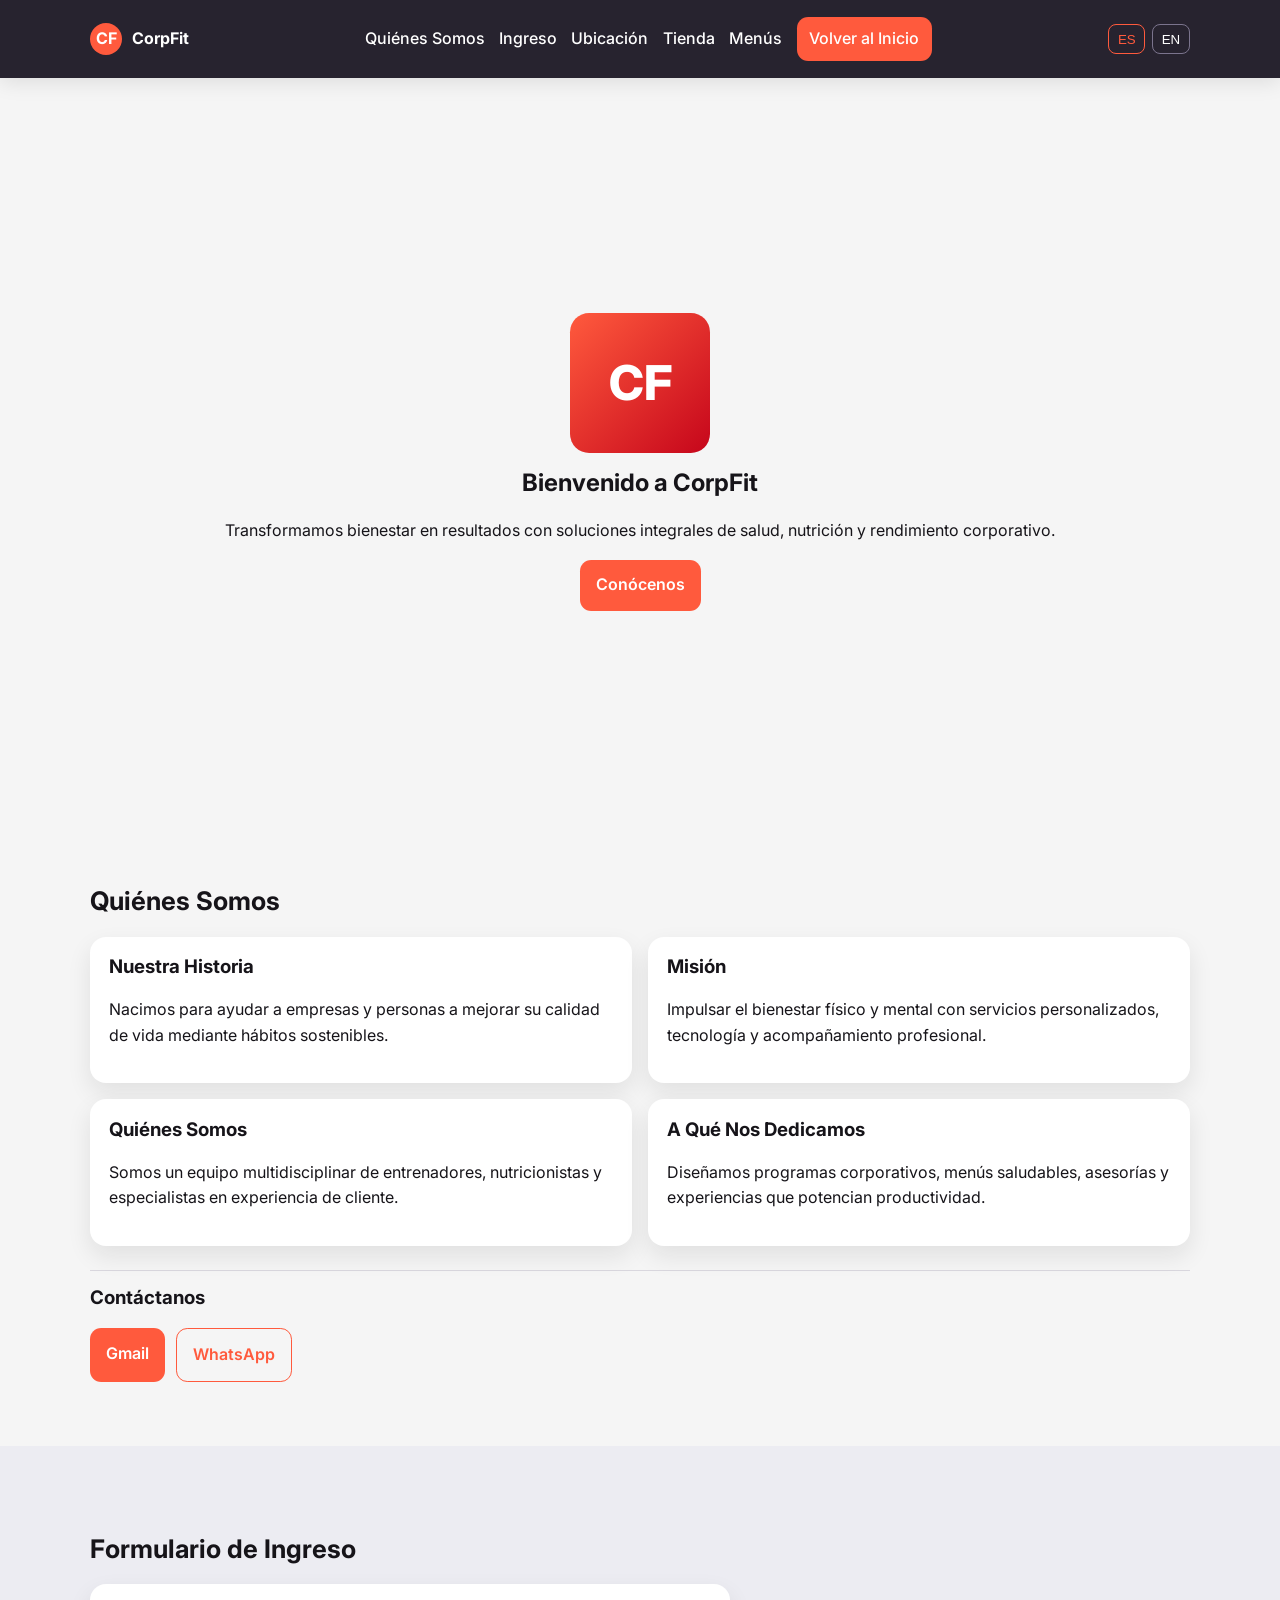
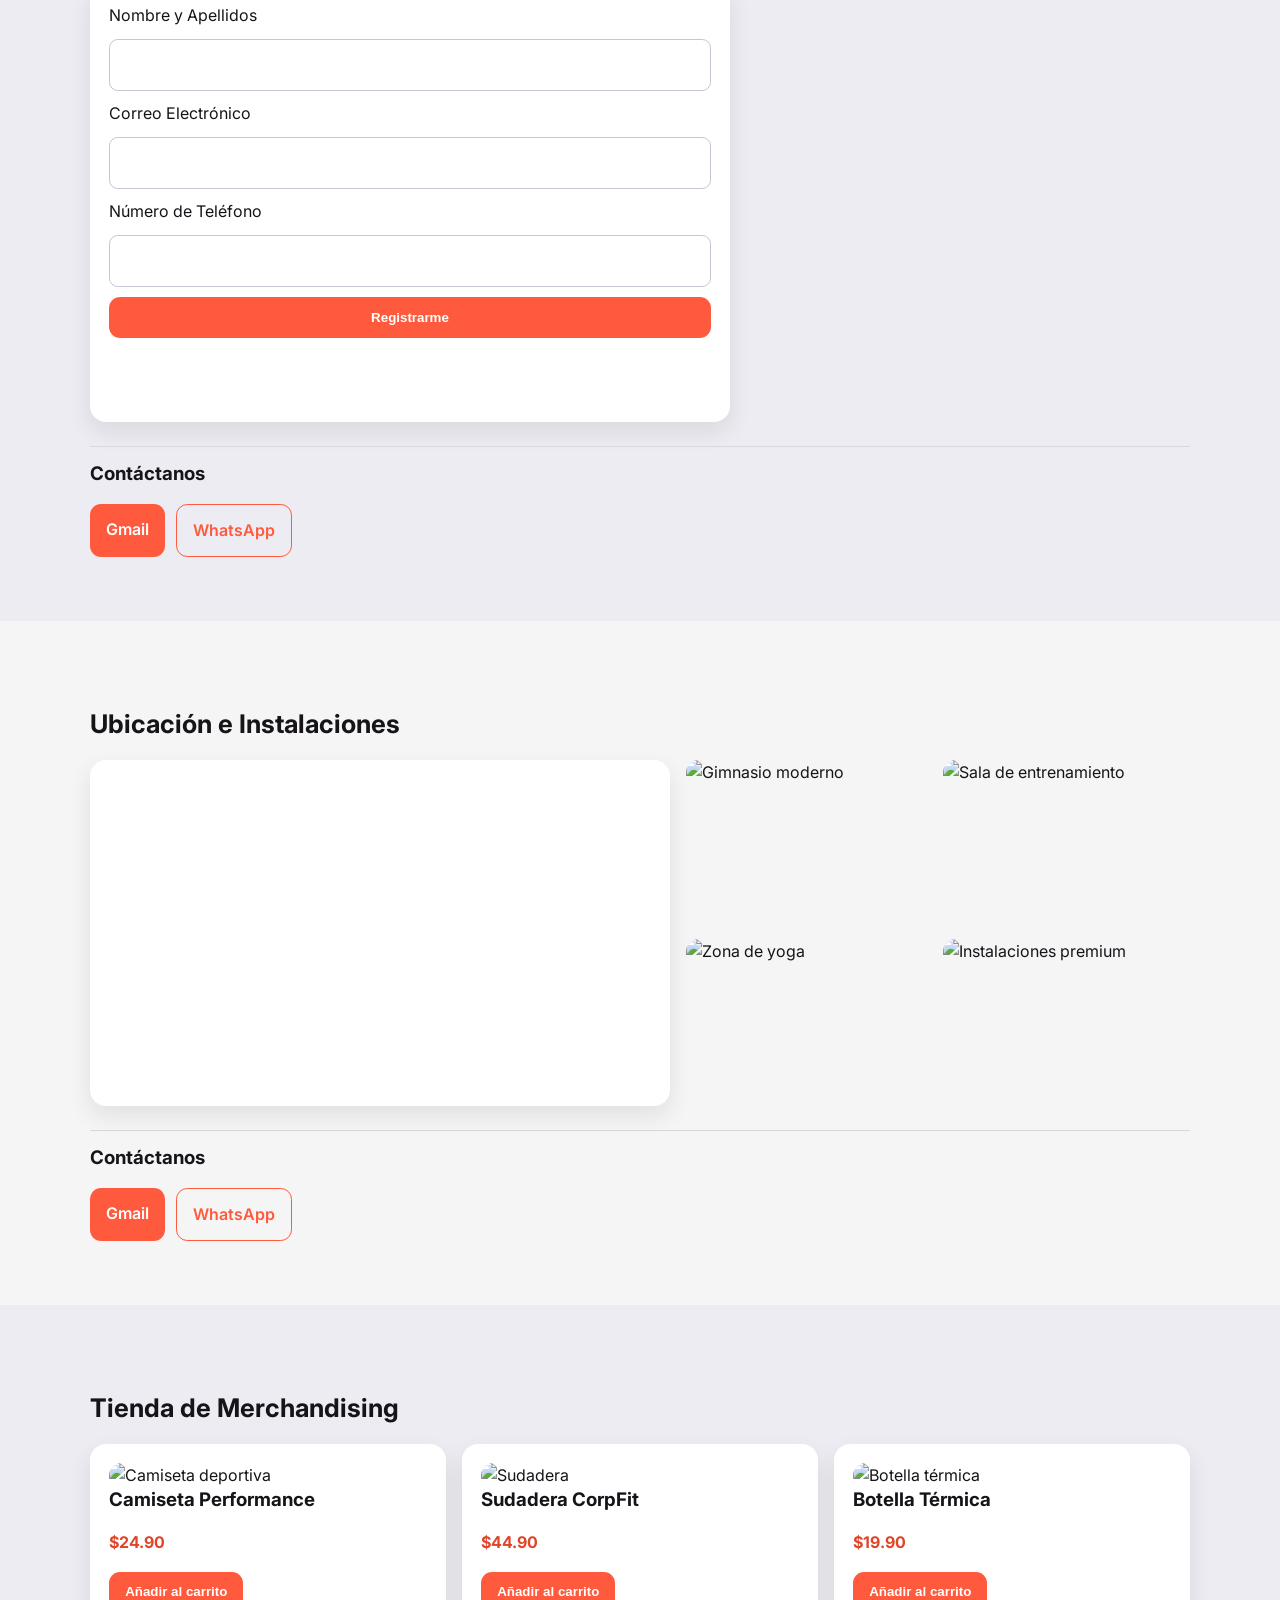
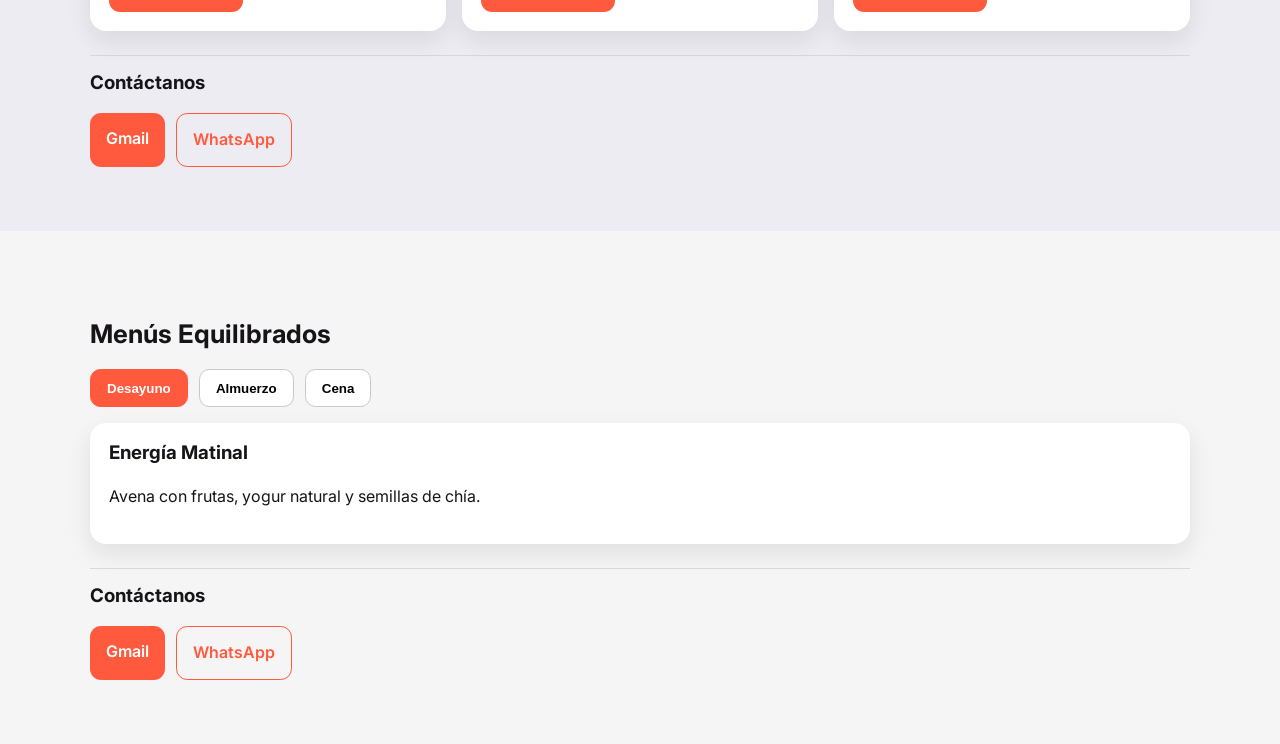
==== index.html @ f065b17b "Create responsive corporate single-page website with i18n" ====
<!DOCTYPE html>
<html lang="es">
  <head>
    <meta charset="UTF-8" />
    <meta name="viewport" content="width=device-width, initial-scale=1.0" />
    <meta
      name="description"
      content="Sitio web corporativo responsivo con secciones de empresa, registro, ubicación, tienda y menús saludables."
    />
    <title>CorpFit | Bienestar y Rendimiento</title>
    <link rel="preconnect" href="https://fonts.googleapis.com" />
    <link rel="preconnect" href="https://fonts.gstatic.com" crossorigin />
    <link
      href="https://fonts.googleapis.com/css2?family=Inter:wght@400;500;600;700;800&display=swap"
      rel="stylesheet"
    />
    <link rel="stylesheet" href="style.css" />
  </head>
  <body>
    <header class="site-header">
      <nav class="navbar container" aria-label="Navegación principal">
        <a class="brand" href="#home" aria-label="Ir a inicio">
          <span class="brand-mark">CF</span>
          <span class="brand-name">CorpFit</span>
        </a>

        <button class="menu-toggle" aria-label="Abrir menú" aria-expanded="false" aria-controls="nav-links">☰</button>

        <ul class="nav-links" id="nav-links">
          <li><a href="#about" data-i18n="nav.about">Quiénes Somos</a></li>
          <li><a href="#register" data-i18n="nav.register">Ingreso</a></li>
          <li><a href="#location" data-i18n="nav.location">Ubicación</a></li>
          <li><a href="#shop" data-i18n="nav.shop">Tienda</a></li>
          <li><a href="#menus" data-i18n="nav.menus">Menús</a></li>
          <li><a class="btn btn-small" href="#home" data-i18n="nav.homeBtn">Volver al Inicio</a></li>
        </ul>

        <div class="lang-switch" aria-label="Selector de idioma">
          <button class="lang-btn active" data-lang="es">ES</button>
          <button class="lang-btn" data-lang="en">EN</button>
        </div>
      </nav>
    </header>

    <main>
      <section id="home" class="section hero">
        <div class="container hero-content">
          <div class="hero-logo" aria-hidden="true">CF</div>
          <h1 data-i18n="home.title">Bienvenido a CorpFit</h1>
          <p data-i18n="home.text">
            Transformamos bienestar en resultados con soluciones integrales de salud, nutrición y rendimiento corporativo.
          </p>
          <a href="#about" class="btn" data-i18n="home.cta">Conócenos</a>
        </div>
      </section>

      <section id="about" class="section">
        <div class="container">
          <h2 data-i18n="about.title">Quiénes Somos</h2>
          <div class="about-grid">
            <article class="card">
              <h3 data-i18n="about.historyTitle">Nuestra Historia</h3>
              <p data-i18n="about.historyText">
                Nacimos para ayudar a empresas y personas a mejorar su calidad de vida mediante hábitos sostenibles.
              </p>
            </article>
            <article class="card">
              <h3 data-i18n="about.missionTitle">Misión</h3>
              <p data-i18n="about.missionText">
                Impulsar el bienestar físico y mental con servicios personalizados, tecnología y acompañamiento profesional.
              </p>
            </article>
            <article class="card">
              <h3 data-i18n="about.whoTitle">Quiénes Somos</h3>
              <p data-i18n="about.whoText">
                Somos un equipo multidisciplinar de entrenadores, nutricionistas y especialistas en experiencia de cliente.
              </p>
            </article>
            <article class="card">
              <h3 data-i18n="about.doTitle">A Qué Nos Dedicamos</h3>
              <p data-i18n="about.doText">
                Diseñamos programas corporativos, menús saludables, asesorías y experiencias que potencian productividad.
              </p>
            </article>
          </div>
          <footer class="section-footer">
            <h3 data-i18n="contact.title">Contáctanos</h3>
            <div class="contact-actions">
              <a class="btn" href="mailto:mazcuffit@gmail.com">Gmail</a>
              <a class="btn btn-outline" href="https://wa.me/123456789" target="_blank" rel="noopener noreferrer">WhatsApp</a>
            </div>
          </footer>
        </div>
      </section>

      <section id="register" class="section alt-bg">
        <div class="container">
          <h2 data-i18n="register.title">Formulario de Ingreso</h2>
          <form class="form card" id="entryForm" novalidate>
            <label for="fullName" data-i18n="register.name">Nombre y Apellidos</label>
            <input id="fullName" name="fullName" type="text" required />

            <label for="email" data-i18n="register.email">Correo Electrónico</label>
            <input id="email" name="email" type="email" required />

            <label for="phone" data-i18n="register.phone">Número de Teléfono</label>
            <input id="phone" name="phone" type="tel" required />

            <button type="submit" class="btn" data-i18n="register.submit">Registrarme</button>
            <p class="form-message" id="formMessage" aria-live="polite"></p>
          </form>
          <footer class="section-footer">
            <h3 data-i18n="contact.title">Contáctanos</h3>
            <div class="contact-actions">
              <a class="btn" href="mailto:mazcuffit@gmail.com">Gmail</a>
              <a class="btn btn-outline" href="https://wa.me/123456789" target="_blank" rel="noopener noreferrer">WhatsApp</a>
            </div>
          </footer>
        </div>
      </section>

      <section id="location" class="section">
        <div class="container">
          <h2 data-i18n="location.title">Ubicación e Instalaciones</h2>
          <div class="location-grid">
            <div class="map-wrapper card">
              <iframe
                title="Ubicación de la empresa"
                src="https://www.google.com/maps?q=40.4168,-3.7038&z=12&output=embed"
                loading="lazy"
                referrerpolicy="no-referrer-when-downgrade"
              ></iframe>
            </div>
            <div class="gallery-grid">
              <img src="https://images.unsplash.com/photo-1534438327276-14e5300c3a48?auto=format&fit=crop&w=800&q=80" alt="Gimnasio moderno" />
              <img src="https://images.unsplash.com/photo-1571902943202-507ec2618e8f?auto=format&fit=crop&w=800&q=80" alt="Sala de entrenamiento" />
              <img src="https://images.unsplash.com/photo-1545205597-3d9d02c29597?auto=format&fit=crop&w=800&q=80" alt="Zona de yoga" />
              <img src="https://images.unsplash.com/photo-1517838277536-f5f99be501cd?auto=format&fit=crop&w=800&q=80" alt="Instalaciones premium" />
            </div>
          </div>
          <footer class="section-footer">
            <h3 data-i18n="contact.title">Contáctanos</h3>
            <div class="contact-actions">
              <a class="btn" href="mailto:mazcuffit@gmail.com">Gmail</a>
              <a class="btn btn-outline" href="https://wa.me/123456789" target="_blank" rel="noopener noreferrer">WhatsApp</a>
            </div>
          </footer>
        </div>
      </section>

      <section id="shop" class="section alt-bg">
        <div class="container">
          <h2 data-i18n="shop.title">Tienda de Merchandising</h2>
          <div class="product-grid">
            <article class="product-card card">
              <img src="https://images.unsplash.com/photo-1503341733017-1901578f9f1e?auto=format&fit=crop&w=700&q=80" alt="Camiseta deportiva" />
              <h3 data-i18n="shop.p1">Camiseta Performance</h3>
              <p class="price">$24.90</p>
              <button class="btn" data-i18n="shop.buy">Añadir al carrito</button>
            </article>
            <article class="product-card card">
              <img src="https://images.unsplash.com/photo-1521572163474-6864f9cf17ab?auto=format&fit=crop&w=700&q=80" alt="Sudadera" />
              <h3 data-i18n="shop.p2">Sudadera CorpFit</h3>
              <p class="price">$44.90</p>
              <button class="btn" data-i18n="shop.buy">Añadir al carrito</button>
            </article>
            <article class="product-card card">
              <img src="https://images.unsplash.com/photo-1547949003-9792a18a2601?auto=format&fit=crop&w=700&q=80" alt="Botella térmica" />
              <h3 data-i18n="shop.p3">Botella Térmica</h3>
              <p class="price">$19.90</p>
              <button class="btn" data-i18n="shop.buy">Añadir al carrito</button>
            </article>
          </div>
          <footer class="section-footer">
            <h3 data-i18n="contact.title">Contáctanos</h3>
            <div class="contact-actions">
              <a class="btn" href="mailto:mazcuffit@gmail.com">Gmail</a>
              <a class="btn btn-outline" href="https://wa.me/123456789" target="_blank" rel="noopener noreferrer">WhatsApp</a>
            </div>
          </footer>
        </div>
      </section>

      <section id="menus" class="section">
        <div class="container">
          <h2 data-i18n="menus.title">Menús Equilibrados</h2>
          <div class="tabs" role="tablist" aria-label="Menús diarios">
            <button class="tab-btn active" role="tab" aria-selected="true" data-tab="breakfast" data-i18n="menus.breakfast">Desayuno</button>
            <button class="tab-btn" role="tab" aria-selected="false" data-tab="lunch" data-i18n="menus.lunch">Almuerzo</button>
            <button class="tab-btn" role="tab" aria-selected="false" data-tab="dinner" data-i18n="menus.dinner">Cena</button>
          </div>

          <div class="tab-panel active" id="breakfast" role="tabpanel">
            <div class="menu-card card"><h3 data-i18n="menus.b1t">Energía Matinal</h3><p data-i18n="menus.b1">Avena con frutas, yogur natural y semillas de chía.</p></div>
          </div>
          <div class="tab-panel" id="lunch" role="tabpanel">
            <div class="menu-card card"><h3 data-i18n="menus.l1t">Balance Total</h3><p data-i18n="menus.l1">Pechuga a la plancha, quinoa y ensalada mediterránea.</p></div>
          </div>
          <div class="tab-panel" id="dinner" role="tabpanel">
            <div class="menu-card card"><h3 data-i18n="menus.d1t">Ligero y Nutritivo</h3><p data-i18n="menus.d1">Salmón al horno, verduras al vapor y crema de calabaza.</p></div>
          </div>

          <footer class="section-footer">
            <h3 data-i18n="contact.title">Contáctanos</h3>
            <div class="contact-actions">
              <a class="btn" href="mailto:mazcuffit@gmail.com">Gmail</a>
              <a class="btn btn-outline" href="https://wa.me/123456789" target="_blank" rel="noopener noreferrer">WhatsApp</a>
            </div>
          </footer>
        </div>
      </section>
    </main>

    <script src="script.js"></script>
  </body>
</html>
---- style.css ----
:root {
  --color-primary: #f5f5f5;
  --color-secondary: #231f2b;
  --color-accent: #ff5a3d;
  --color-accent-dark: #e0452a;
  --color-text: #161419;
  --color-muted: #6f6a79;
  --color-card: #ffffff;
  --shadow: 0 10px 24px rgba(22, 20, 25, 0.09);
  --radius: 1rem;
  --header-height: 78px;
}

* { box-sizing: border-box; }
html { scroll-behavior: smooth; }
body {
  margin: 0;
  font-family: 'Inter', sans-serif;
  color: var(--color-text);
  background: var(--color-primary);
  line-height: 1.6;
}
img { width: 100%; display: block; border-radius: 0.8rem; }

.container { width: min(1100px, 92%); margin-inline: auto; }
.section { padding: 5.5rem 0 4rem; }
.alt-bg { background: #ececf2; }

.site-header {
  position: sticky;
  top: 0;
  z-index: 1000;
  background: rgba(35, 31, 43, 0.98);
  box-shadow: 0 4px 20px rgba(0, 0, 0, 0.1);
}
.navbar {
  min-height: var(--header-height);
  display: flex;
  align-items: center;
  justify-content: space-between;
  gap: 1rem;
}
.brand { display: inline-flex; align-items: center; gap: .6rem; color: #fff; text-decoration: none; }
.brand-mark {
  width: 2rem; height: 2rem; display: grid; place-items: center; border-radius: 50%;
  background: var(--color-accent); color: #fff; font-weight: 700;
}
.brand-name { font-weight: 700; }
.menu-toggle { background: none; border: 0; color: #fff; font-size: 1.4rem; }
.nav-links {
  position: absolute; left: 0; right: 0; top: var(--header-height);
  background: var(--color-secondary); list-style: none; margin: 0; padding: 1rem;
  display: none; flex-direction: column; gap: .6rem;
}
.nav-links.show { display: flex; }
.nav-links a { color: #fff; text-decoration: none; font-weight: 500; }
.lang-switch { display: flex; gap: .4rem; }
.lang-btn { border: 1px solid #7b748d; background: transparent; color: #fff; padding: .4rem .55rem; border-radius: .5rem; cursor: pointer; }
.lang-btn.active { border-color: var(--color-accent); color: var(--color-accent); }

.hero { padding-top: 7rem; min-height: 80vh; display: grid; place-items: center; }
.hero-content { text-align: center; }
.hero-logo {
  width: 140px; height: 140px; margin: 0 auto 1rem;
  border-radius: 1.2rem; display: grid; place-items: center;
  font-size: 3rem; font-weight: 800; color: #fff;
  background: linear-gradient(135deg, var(--color-accent), #c6061b);
}

h1, h2, h3 { margin-top: 0; line-height: 1.2; }
h2 { margin-bottom: 1.25rem; font-size: clamp(1.5rem, 2vw, 2rem); }

.card { background: var(--color-card); border-radius: var(--radius); box-shadow: var(--shadow); padding: 1.2rem; }
.about-grid, .product-grid { display: grid; gap: 1rem; }

.btn {
  display: inline-block; border: 0; cursor: pointer; text-decoration: none;
  background: var(--color-accent); color: #fff; font-weight: 600;
  padding: .8rem 1rem; border-radius: .7rem; transition: .2s ease;
}
.btn:hover { background: var(--color-accent-dark); transform: translateY(-1px); }
.btn-small { padding: .55rem .8rem; }
.btn-outline { background: transparent; border: 1px solid var(--color-accent); color: var(--color-accent); }
.btn-outline:hover { color: #fff; }

.form { display: grid; gap: .65rem; max-width: 640px; }
input {
  padding: .75rem; border-radius: .55rem; border: 1px solid #c8c4d1;
  font: inherit;
}
input:focus { outline: 2px solid color-mix(in srgb, var(--color-accent) 45%, transparent); border-color: var(--color-accent); }
.form-message { min-height: 1.4rem; font-weight: 600; }

.location-grid { display: grid; gap: 1rem; }
.map-wrapper iframe { width: 100%; height: 300px; border: 0; border-radius: .8rem; }
.gallery-grid { display: grid; grid-template-columns: repeat(2, 1fr); gap: .7rem; }
.product-card .price { color: var(--color-accent-dark); font-weight: 700; }

.tabs { display: flex; gap: .7rem; flex-wrap: wrap; margin-bottom: 1rem; }
.tab-btn { border: 1px solid #c9c5d2; background: #fff; padding: .65rem 1rem; border-radius: .65rem; cursor: pointer; font-weight: 600; }
.tab-btn.active { background: var(--color-accent); color: #fff; border-color: var(--color-accent); }
.tab-panel { display: none; }
.tab-panel.active { display: block; }

.section-footer { margin-top: 1.5rem; border-top: 1px solid #d9d7de; padding-top: 1rem; }
.contact-actions { display: flex; gap: .7rem; flex-wrap: wrap; }

@media (min-width: 768px) {
  .menu-toggle { display: none; }
  .nav-links {
    position: static; display: flex; flex-direction: row; align-items: center;
    background: transparent; padding: 0; gap: .9rem;
  }
  .about-grid { grid-template-columns: repeat(2, 1fr); }
  .location-grid { grid-template-columns: 1.15fr 1fr; }
  .product-grid { grid-template-columns: repeat(3, 1fr); }
}
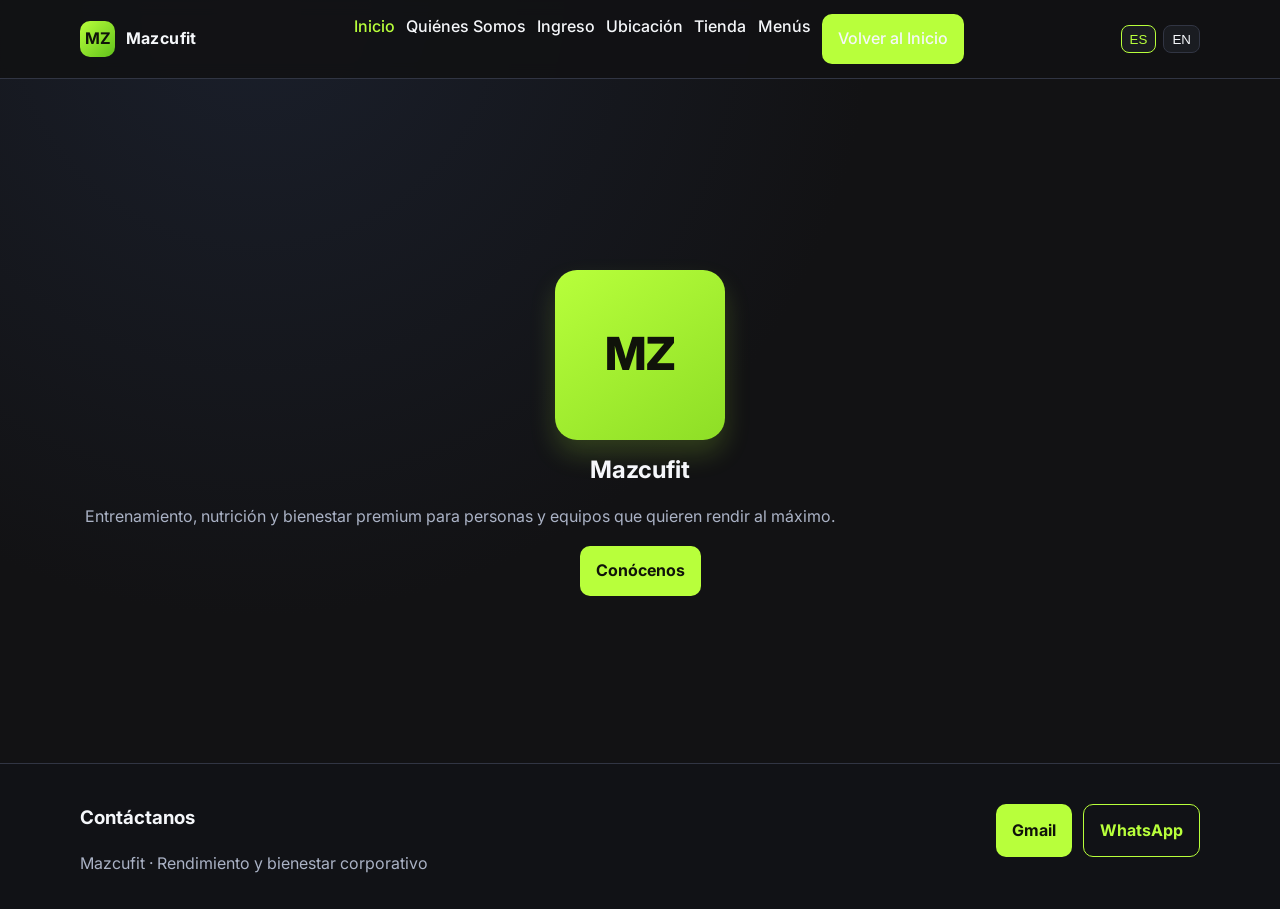
==== commit 93a4ed21: "Refactor Mazcufit site to multipage architecture and premium dark theme" ====
--- a/index.html
+++ b/index.html
@@ -1,216 +1,36 @@
 <!DOCTYPE html>
 <html lang="es">
-  <head>
-    <meta charset="UTF-8" />
-    <meta name="viewport" content="width=device-width, initial-scale=1.0" />
-    <meta
-      name="description"
-      content="Sitio web corporativo responsivo con secciones de empresa, registro, ubicación, tienda y menús saludables."
-    />
-    <title>CorpFit | Bienestar y Rendimiento</title>
-    <link rel="preconnect" href="https://fonts.googleapis.com" />
-    <link rel="preconnect" href="https://fonts.gstatic.com" crossorigin />
-    <link
-      href="https://fonts.googleapis.com/css2?family=Inter:wght@400;500;600;700;800&display=swap"
-      rel="stylesheet"
-    />
-    <link rel="stylesheet" href="style.css" />
-  </head>
-  <body>
-    <header class="site-header">
-      <nav class="navbar container" aria-label="Navegación principal">
-        <a class="brand" href="#home" aria-label="Ir a inicio">
-          <span class="brand-mark">CF</span>
-          <span class="brand-name">CorpFit</span>
-        </a>
-
-        <button class="menu-toggle" aria-label="Abrir menú" aria-expanded="false" aria-controls="nav-links">☰</button>
-
-        <ul class="nav-links" id="nav-links">
-          <li><a href="#about" data-i18n="nav.about">Quiénes Somos</a></li>
-          <li><a href="#register" data-i18n="nav.register">Ingreso</a></li>
-          <li><a href="#location" data-i18n="nav.location">Ubicación</a></li>
-          <li><a href="#shop" data-i18n="nav.shop">Tienda</a></li>
-          <li><a href="#menus" data-i18n="nav.menus">Menús</a></li>
-          <li><a class="btn btn-small" href="#home" data-i18n="nav.homeBtn">Volver al Inicio</a></li>
-        </ul>
-
-        <div class="lang-switch" aria-label="Selector de idioma">
-          <button class="lang-btn active" data-lang="es">ES</button>
-          <button class="lang-btn" data-lang="en">EN</button>
-        </div>
-      </nav>
-    </header>
-
-    <main>
-      <section id="home" class="section hero">
-        <div class="container hero-content">
-          <div class="hero-logo" aria-hidden="true">CF</div>
-          <h1 data-i18n="home.title">Bienvenido a CorpFit</h1>
-          <p data-i18n="home.text">
-            Transformamos bienestar en resultados con soluciones integrales de salud, nutrición y rendimiento corporativo.
-          </p>
-          <a href="#about" class="btn" data-i18n="home.cta">Conócenos</a>
-        </div>
-      </section>
-
-      <section id="about" class="section">
-        <div class="container">
-          <h2 data-i18n="about.title">Quiénes Somos</h2>
-          <div class="about-grid">
-            <article class="card">
-              <h3 data-i18n="about.historyTitle">Nuestra Historia</h3>
-              <p data-i18n="about.historyText">
-                Nacimos para ayudar a empresas y personas a mejorar su calidad de vida mediante hábitos sostenibles.
-              </p>
-            </article>
-            <article class="card">
-              <h3 data-i18n="about.missionTitle">Misión</h3>
-              <p data-i18n="about.missionText">
-                Impulsar el bienestar físico y mental con servicios personalizados, tecnología y acompañamiento profesional.
-              </p>
-            </article>
-            <article class="card">
-              <h3 data-i18n="about.whoTitle">Quiénes Somos</h3>
-              <p data-i18n="about.whoText">
-                Somos un equipo multidisciplinar de entrenadores, nutricionistas y especialistas en experiencia de cliente.
-              </p>
-            </article>
-            <article class="card">
-              <h3 data-i18n="about.doTitle">A Qué Nos Dedicamos</h3>
-              <p data-i18n="about.doText">
-                Diseñamos programas corporativos, menús saludables, asesorías y experiencias que potencian productividad.
-              </p>
-            </article>
-          </div>
-          <footer class="section-footer">
-            <h3 data-i18n="contact.title">Contáctanos</h3>
-            <div class="contact-actions">
-              <a class="btn" href="mailto:mazcuffit@gmail.com">Gmail</a>
-              <a class="btn btn-outline" href="https://wa.me/123456789" target="_blank" rel="noopener noreferrer">WhatsApp</a>
-            </div>
-          </footer>
-        </div>
-      </section>
-
-      <section id="register" class="section alt-bg">
-        <div class="container">
-          <h2 data-i18n="register.title">Formulario de Ingreso</h2>
-          <form class="form card" id="entryForm" novalidate>
-            <label for="fullName" data-i18n="register.name">Nombre y Apellidos</label>
-            <input id="fullName" name="fullName" type="text" required />
-
-            <label for="email" data-i18n="register.email">Correo Electrónico</label>
-            <input id="email" name="email" type="email" required />
-
-            <label for="phone" data-i18n="register.phone">Número de Teléfono</label>
-            <input id="phone" name="phone" type="tel" required />
-
-            <button type="submit" class="btn" data-i18n="register.submit">Registrarme</button>
-            <p class="form-message" id="formMessage" aria-live="polite"></p>
-          </form>
-          <footer class="section-footer">
-            <h3 data-i18n="contact.title">Contáctanos</h3>
-            <div class="contact-actions">
-              <a class="btn" href="mailto:mazcuffit@gmail.com">Gmail</a>
-              <a class="btn btn-outline" href="https://wa.me/123456789" target="_blank" rel="noopener noreferrer">WhatsApp</a>
-            </div>
-          </footer>
-        </div>
-      </section>
-
-      <section id="location" class="section">
-        <div class="container">
-          <h2 data-i18n="location.title">Ubicación e Instalaciones</h2>
-          <div class="location-grid">
-            <div class="map-wrapper card">
-              <iframe
-                title="Ubicación de la empresa"
-                src="https://www.google.com/maps?q=40.4168,-3.7038&z=12&output=embed"
-                loading="lazy"
-                referrerpolicy="no-referrer-when-downgrade"
-              ></iframe>
-            </div>
-            <div class="gallery-grid">
-              <img src="https://images.unsplash.com/photo-1534438327276-14e5300c3a48?auto=format&fit=crop&w=800&q=80" alt="Gimnasio moderno" />
-              <img src="https://images.unsplash.com/photo-1571902943202-507ec2618e8f?auto=format&fit=crop&w=800&q=80" alt="Sala de entrenamiento" />
-              <img src="https://images.unsplash.com/photo-1545205597-3d9d02c29597?auto=format&fit=crop&w=800&q=80" alt="Zona de yoga" />
-              <img src="https://images.unsplash.com/photo-1517838277536-f5f99be501cd?auto=format&fit=crop&w=800&q=80" alt="Instalaciones premium" />
-            </div>
-          </div>
-          <footer class="section-footer">
-            <h3 data-i18n="contact.title">Contáctanos</h3>
-            <div class="contact-actions">
-              <a class="btn" href="mailto:mazcuffit@gmail.com">Gmail</a>
-              <a class="btn btn-outline" href="https://wa.me/123456789" target="_blank" rel="noopener noreferrer">WhatsApp</a>
-            </div>
-          </footer>
-        </div>
-      </section>
-
-      <section id="shop" class="section alt-bg">
-        <div class="container">
-          <h2 data-i18n="shop.title">Tienda de Merchandising</h2>
-          <div class="product-grid">
-            <article class="product-card card">
-              <img src="https://images.unsplash.com/photo-1503341733017-1901578f9f1e?auto=format&fit=crop&w=700&q=80" alt="Camiseta deportiva" />
-              <h3 data-i18n="shop.p1">Camiseta Performance</h3>
-              <p class="price">$24.90</p>
-              <button class="btn" data-i18n="shop.buy">Añadir al carrito</button>
-            </article>
-            <article class="product-card card">
-              <img src="https://images.unsplash.com/photo-1521572163474-6864f9cf17ab?auto=format&fit=crop&w=700&q=80" alt="Sudadera" />
-              <h3 data-i18n="shop.p2">Sudadera CorpFit</h3>
-              <p class="price">$44.90</p>
-              <button class="btn" data-i18n="shop.buy">Añadir al carrito</button>
-            </article>
-            <article class="product-card card">
-              <img src="https://images.unsplash.com/photo-1547949003-9792a18a2601?auto=format&fit=crop&w=700&q=80" alt="Botella térmica" />
-              <h3 data-i18n="shop.p3">Botella Térmica</h3>
-              <p class="price">$19.90</p>
-              <button class="btn" data-i18n="shop.buy">Añadir al carrito</button>
-            </article>
-          </div>
-          <footer class="section-footer">
-            <h3 data-i18n="contact.title">Contáctanos</h3>
-            <div class="contact-actions">
-              <a class="btn" href="mailto:mazcuffit@gmail.com">Gmail</a>
-              <a class="btn btn-outline" href="https://wa.me/123456789" target="_blank" rel="noopener noreferrer">WhatsApp</a>
-            </div>
-          </footer>
-        </div>
-      </section>
-
-      <section id="menus" class="section">
-        <div class="container">
-          <h2 data-i18n="menus.title">Menús Equilibrados</h2>
-          <div class="tabs" role="tablist" aria-label="Menús diarios">
-            <button class="tab-btn active" role="tab" aria-selected="true" data-tab="breakfast" data-i18n="menus.breakfast">Desayuno</button>
-            <button class="tab-btn" role="tab" aria-selected="false" data-tab="lunch" data-i18n="menus.lunch">Almuerzo</button>
-            <button class="tab-btn" role="tab" aria-selected="false" data-tab="dinner" data-i18n="menus.dinner">Cena</button>
-          </div>
-
-          <div class="tab-panel active" id="breakfast" role="tabpanel">
-            <div class="menu-card card"><h3 data-i18n="menus.b1t">Energía Matinal</h3><p data-i18n="menus.b1">Avena con frutas, yogur natural y semillas de chía.</p></div>
-          </div>
-          <div class="tab-panel" id="lunch" role="tabpanel">
-            <div class="menu-card card"><h3 data-i18n="menus.l1t">Balance Total</h3><p data-i18n="menus.l1">Pechuga a la plancha, quinoa y ensalada mediterránea.</p></div>
-          </div>
-          <div class="tab-panel" id="dinner" role="tabpanel">
-            <div class="menu-card card"><h3 data-i18n="menus.d1t">Ligero y Nutritivo</h3><p data-i18n="menus.d1">Salmón al horno, verduras al vapor y crema de calabaza.</p></div>
-          </div>
-
-          <footer class="section-footer">
-            <h3 data-i18n="contact.title">Contáctanos</h3>
-            <div class="contact-actions">
-              <a class="btn" href="mailto:mazcuffit@gmail.com">Gmail</a>
-              <a class="btn btn-outline" href="https://wa.me/123456789" target="_blank" rel="noopener noreferrer">WhatsApp</a>
-            </div>
-          </footer>
-        </div>
-      </section>
-    </main>
-
-    <script src="script.js"></script>
-  </body>
+<head>
+  <meta charset="UTF-8" />
+  <meta name="viewport" content="width=device-width, initial-scale=1.0" />
+  <title>Mazcufit | Inicio</title>
+  <link rel="preconnect" href="https://fonts.googleapis.com" />
+  <link rel="preconnect" href="https://fonts.gstatic.com" crossorigin />
+  <link href="https://fonts.googleapis.com/css2?family=Inter:wght@400;500;600;700;800&display=swap" rel="stylesheet" />
+  <link rel="stylesheet" href="style.css" />
+</head>
+<body data-page="home">
+  <header class="site-header">
+    <nav class="navbar container" aria-label="Navegación principal">
+      <a class="brand" href="index.html"><span class="brand-mark">MZ</span><span class="brand-name">Mazcufit</span></a>
+      <button class="menu-toggle" aria-label="Abrir menú" aria-expanded="false" aria-controls="nav-links">☰</button>
+      <ul class="nav-links" id="nav-links">
+        <li><a href="index.html" data-page="home" data-i18n="nav.home">Inicio</a></li><li><a href="nosotros.html" data-page="about" data-i18n="nav.about">Quiénes Somos</a></li><li><a href="registro.html" data-page="register" data-i18n="nav.register">Ingreso</a></li><li><a href="ubicacion.html" data-page="location" data-i18n="nav.location">Ubicación</a></li><li><a href="tienda.html" data-page="shop" data-i18n="nav.shop">Tienda</a></li><li><a href="menus.html" data-page="menus" data-i18n="nav.menus">Menús</a></li><li><a class="btn" href="index.html" data-i18n="nav.homeBtn">Volver al Inicio</a></li>
+      </ul>
+      <div class="lang-switch"><button class="lang-btn active" data-lang="es">ES</button><button class="lang-btn" data-lang="en">EN</button></div>
+    </nav>
+  </header>
+  <main>
+    <section class="section hero">
+      <div class="container">
+        <div class="hero-logo" aria-hidden="true">MZ</div>
+        <h1>Mazcufit</h1>
+        <p class="lead">Entrenamiento, nutrición y bienestar premium para personas y equipos que quieren rendir al máximo.</p>
+        <a href="nosotros.html" class="btn">Conócenos</a>
+      </div>
+    </section>
+  </main>
+  <footer class="site-footer"><div class="container footer-inner"><div><h3 data-i18n="footer.title">Contáctanos</h3><p data-i18n="footer.copy">Mazcufit · Rendimiento y bienestar corporativo</p></div><div class="contact-actions"><a class="btn" href="mailto:mazcuffit@gmail.com">Gmail</a><a class="btn btn-outline" href="https://wa.me/123456789" target="_blank" rel="noopener noreferrer">WhatsApp</a></div></div></footer>
+  <script src="script.js"></script>
+</body>
 </html>
--- a/style.css
+++ b/style.css
@@ -1,117 +1,162 @@
 :root {
-  --color-primary: #f5f5f5;
-  --color-secondary: #231f2b;
-  --color-accent: #ff5a3d;
-  --color-accent-dark: #e0452a;
-  --color-text: #161419;
-  --color-muted: #6f6a79;
-  --color-card: #ffffff;
-  --shadow: 0 10px 24px rgba(22, 20, 25, 0.09);
-  --radius: 1rem;
-  --header-height: 78px;
+  --bg-main: #121214;
+  --bg-elevated: #1a1c21;
+  --bg-soft: #23262e;
+  --text-main: #f5f7fa;
+  --text-muted: #aab2c5;
+  --border-soft: #313543;
+  --accent: #b8ff3b;
+  --accent-strong: #9be62a;
+  --accent-contrast: #10130a;
+  --danger: #ff5f70;
+  --success: #40d68f;
+  --shadow: 0 16px 36px rgba(0, 0, 0, 0.32);
+  --radius: 14px;
+  --header-h: 78px;
 }
 
 * { box-sizing: border-box; }
 html { scroll-behavior: smooth; }
 body {
   margin: 0;
-  font-family: 'Inter', sans-serif;
-  color: var(--color-text);
-  background: var(--color-primary);
+  font-family: "Inter", system-ui, -apple-system, Segoe UI, Roboto, sans-serif;
+  background: radial-gradient(circle at 20% 0%, #1a1f2b 0%, var(--bg-main) 45%);
+  color: var(--text-main);
   line-height: 1.6;
 }
-img { width: 100%; display: block; border-radius: 0.8rem; }
 
-.container { width: min(1100px, 92%); margin-inline: auto; }
+a { color: inherit; }
+img { max-width: 100%; display: block; border-radius: 10px; }
+
+.container { width: min(1120px, 92%); margin-inline: auto; }
 .section { padding: 5.5rem 0 4rem; }
-.alt-bg { background: #ececf2; }
+.section h1, .section h2 { line-height: 1.2; margin-top: 0; }
+.section h2 { font-size: clamp(1.55rem, 2.4vw, 2.2rem); }
+.lead { color: var(--text-muted); max-width: 760px; }
 
 .site-header {
   position: sticky;
   top: 0;
   z-index: 1000;
-  background: rgba(35, 31, 43, 0.98);
-  box-shadow: 0 4px 20px rgba(0, 0, 0, 0.1);
+  background: rgba(18, 18, 20, 0.92);
+  backdrop-filter: blur(8px);
+  border-bottom: 1px solid var(--border-soft);
 }
 .navbar {
-  min-height: var(--header-height);
+  min-height: var(--header-h);
   display: flex;
   align-items: center;
   justify-content: space-between;
-  gap: 1rem;
+  gap: .9rem;
 }
-.brand { display: inline-flex; align-items: center; gap: .6rem; color: #fff; text-decoration: none; }
+.brand { display: inline-flex; align-items: center; gap: .65rem; text-decoration: none; font-weight: 700; }
 .brand-mark {
-  width: 2rem; height: 2rem; display: grid; place-items: center; border-radius: 50%;
-  background: var(--color-accent); color: #fff; font-weight: 700;
+  width: 2.2rem; height: 2.2rem; border-radius: 10px; display: grid; place-items: center;
+  background: linear-gradient(135deg, var(--accent) 0%, #61c11b 100%);
+  color: var(--accent-contrast);
 }
-.brand-name { font-weight: 700; }
-.menu-toggle { background: none; border: 0; color: #fff; font-size: 1.4rem; }
+.brand-name { letter-spacing: .4px; }
+
+.menu-toggle { border: 1px solid var(--border-soft); background: var(--bg-elevated); color: var(--text-main); border-radius: 10px; padding: .35rem .55rem; }
 .nav-links {
-  position: absolute; left: 0; right: 0; top: var(--header-height);
-  background: var(--color-secondary); list-style: none; margin: 0; padding: 1rem;
-  display: none; flex-direction: column; gap: .6rem;
+  list-style: none; margin: 0; padding: .95rem;
+  position: absolute; top: var(--header-h); left: 0; right: 0;
+  display: none; flex-direction: column; gap: .7rem;
+  background: #101114; border-bottom: 1px solid var(--border-soft);
 }
 .nav-links.show { display: flex; }
-.nav-links a { color: #fff; text-decoration: none; font-weight: 500; }
-.lang-switch { display: flex; gap: .4rem; }
-.lang-btn { border: 1px solid #7b748d; background: transparent; color: #fff; padding: .4rem .55rem; border-radius: .5rem; cursor: pointer; }
-.lang-btn.active { border-color: var(--color-accent); color: var(--color-accent); }
+.nav-links a { text-decoration: none; color: var(--text-main); font-weight: 500; }
+.nav-links a:hover, .nav-links a.active-link { color: var(--accent); }
 
-.hero { padding-top: 7rem; min-height: 80vh; display: grid; place-items: center; }
-.hero-content { text-align: center; }
+.lang-switch { display: flex; gap: .45rem; }
+.lang-btn {
+  border: 1px solid var(--border-soft); background: var(--bg-elevated);
+  color: var(--text-main); border-radius: 8px; padding: .35rem .5rem; cursor: pointer;
+}
+.lang-btn.active { border-color: var(--accent); color: var(--accent); }
+
+.hero {
+  min-height: 76vh;
+  display: grid;
+  place-items: center;
+  text-align: center;
+}
 .hero-logo {
-  width: 140px; height: 140px; margin: 0 auto 1rem;
-  border-radius: 1.2rem; display: grid; place-items: center;
-  font-size: 3rem; font-weight: 800; color: #fff;
-  background: linear-gradient(135deg, var(--color-accent), #c6061b);
+  width: 170px;
+  height: 170px;
+  margin-inline: auto;
+  margin-bottom: 1rem;
+  border-radius: 22px;
+  display: grid;
+  place-items: center;
+  font-size: 2.85rem;
+  font-weight: 800;
+  color: var(--accent-contrast);
+  background: linear-gradient(145deg, var(--accent), #8ede26);
+  box-shadow: 0 14px 26px rgba(184, 255, 59, 0.18);
 }
 
-h1, h2, h3 { margin-top: 0; line-height: 1.2; }
-h2 { margin-bottom: 1.25rem; font-size: clamp(1.5rem, 2vw, 2rem); }
-
-.card { background: var(--color-card); border-radius: var(--radius); box-shadow: var(--shadow); padding: 1.2rem; }
-.about-grid, .product-grid { display: grid; gap: 1rem; }
+.card {
+  background: linear-gradient(160deg, #1b1e25 0%, #171a20 100%);
+  border: 1px solid var(--border-soft);
+  border-radius: var(--radius);
+  padding: 1.1rem;
+  box-shadow: var(--shadow);
+}
+.grid-2, .grid-3 { display: grid; gap: 1rem; }
 
 .btn {
-  display: inline-block; border: 0; cursor: pointer; text-decoration: none;
-  background: var(--color-accent); color: #fff; font-weight: 600;
-  padding: .8rem 1rem; border-radius: .7rem; transition: .2s ease;
+  border: 0; cursor: pointer; text-decoration: none;
+  display: inline-flex; align-items: center; justify-content: center;
+  padding: .78rem 1rem; border-radius: 10px; font-weight: 700;
+  background: var(--accent); color: var(--accent-contrast);
+  transition: transform .2s ease, background .2s ease;
 }
-.btn:hover { background: var(--color-accent-dark); transform: translateY(-1px); }
-.btn-small { padding: .55rem .8rem; }
-.btn-outline { background: transparent; border: 1px solid var(--color-accent); color: var(--color-accent); }
-.btn-outline:hover { color: #fff; }
+.btn:hover { background: var(--accent-strong); transform: translateY(-1px); }
+.btn-outline { background: transparent; border: 1px solid var(--accent); color: var(--accent); }
+.btn-outline:hover { color: var(--accent-contrast); }
 
-.form { display: grid; gap: .65rem; max-width: 640px; }
+.form { display: grid; gap: .7rem; max-width: 700px; }
 input {
-  padding: .75rem; border-radius: .55rem; border: 1px solid #c8c4d1;
+  width: 100%;
+  border: 1px solid var(--border-soft);
+  background: var(--bg-soft);
+  color: var(--text-main);
+  border-radius: 10px;
+  padding: .75rem;
   font: inherit;
 }
-input:focus { outline: 2px solid color-mix(in srgb, var(--color-accent) 45%, transparent); border-color: var(--color-accent); }
+input:focus { outline: 2px solid rgba(184, 255, 59, .35); }
 .form-message { min-height: 1.4rem; font-weight: 600; }
 
-.location-grid { display: grid; gap: 1rem; }
-.map-wrapper iframe { width: 100%; height: 300px; border: 0; border-radius: .8rem; }
-.gallery-grid { display: grid; grid-template-columns: repeat(2, 1fr); gap: .7rem; }
-.product-card .price { color: var(--color-accent-dark); font-weight: 700; }
+.map-wrapper iframe { width: 100%; height: 350px; border: 0; border-radius: 12px; }
+.gallery-grid { display: grid; grid-template-columns: repeat(2, 1fr); gap: .75rem; }
+.price { color: var(--accent); font-weight: 700; }
 
-.tabs { display: flex; gap: .7rem; flex-wrap: wrap; margin-bottom: 1rem; }
-.tab-btn { border: 1px solid #c9c5d2; background: #fff; padding: .65rem 1rem; border-radius: .65rem; cursor: pointer; font-weight: 600; }
-.tab-btn.active { background: var(--color-accent); color: #fff; border-color: var(--color-accent); }
+.tabs { display: flex; gap: .65rem; flex-wrap: wrap; margin-bottom: 1rem; }
+.tab-btn {
+  background: var(--bg-soft); color: var(--text-main); border: 1px solid var(--border-soft);
+  border-radius: 10px; padding: .6rem .95rem; cursor: pointer; font-weight: 600;
+}
+.tab-btn.active { color: var(--accent-contrast); background: var(--accent); border-color: var(--accent); }
 .tab-panel { display: none; }
 .tab-panel.active { display: block; }
 
-.section-footer { margin-top: 1.5rem; border-top: 1px solid #d9d7de; padding-top: 1rem; }
+.site-footer {
+  border-top: 1px solid var(--border-soft);
+  padding: 1.25rem 0 2rem;
+  background: #111216;
+}
+.footer-inner { display: flex; justify-content: space-between; align-items: center; gap: 1rem; flex-wrap: wrap; }
+.footer-inner p { margin: 0; color: var(--text-muted); }
 .contact-actions { display: flex; gap: .7rem; flex-wrap: wrap; }
 
-@media (min-width: 768px) {
+@media (min-width: 860px) {
   .menu-toggle { display: none; }
   .nav-links {
-    position: static; display: flex; flex-direction: row; align-items: center;
-    background: transparent; padding: 0; gap: .9rem;
+    position: static; display: flex; flex-direction: row;
+    background: transparent; border: 0; padding: 0;
   }
-  .about-grid { grid-template-columns: repeat(2, 1fr); }
-  .location-grid { grid-template-columns: 1.15fr 1fr; }
-  .product-grid { grid-template-columns: repeat(3, 1fr); }
+  .grid-2 { grid-template-columns: repeat(2, 1fr); }
+  .grid-3 { grid-template-columns: repeat(3, 1fr); }
 }
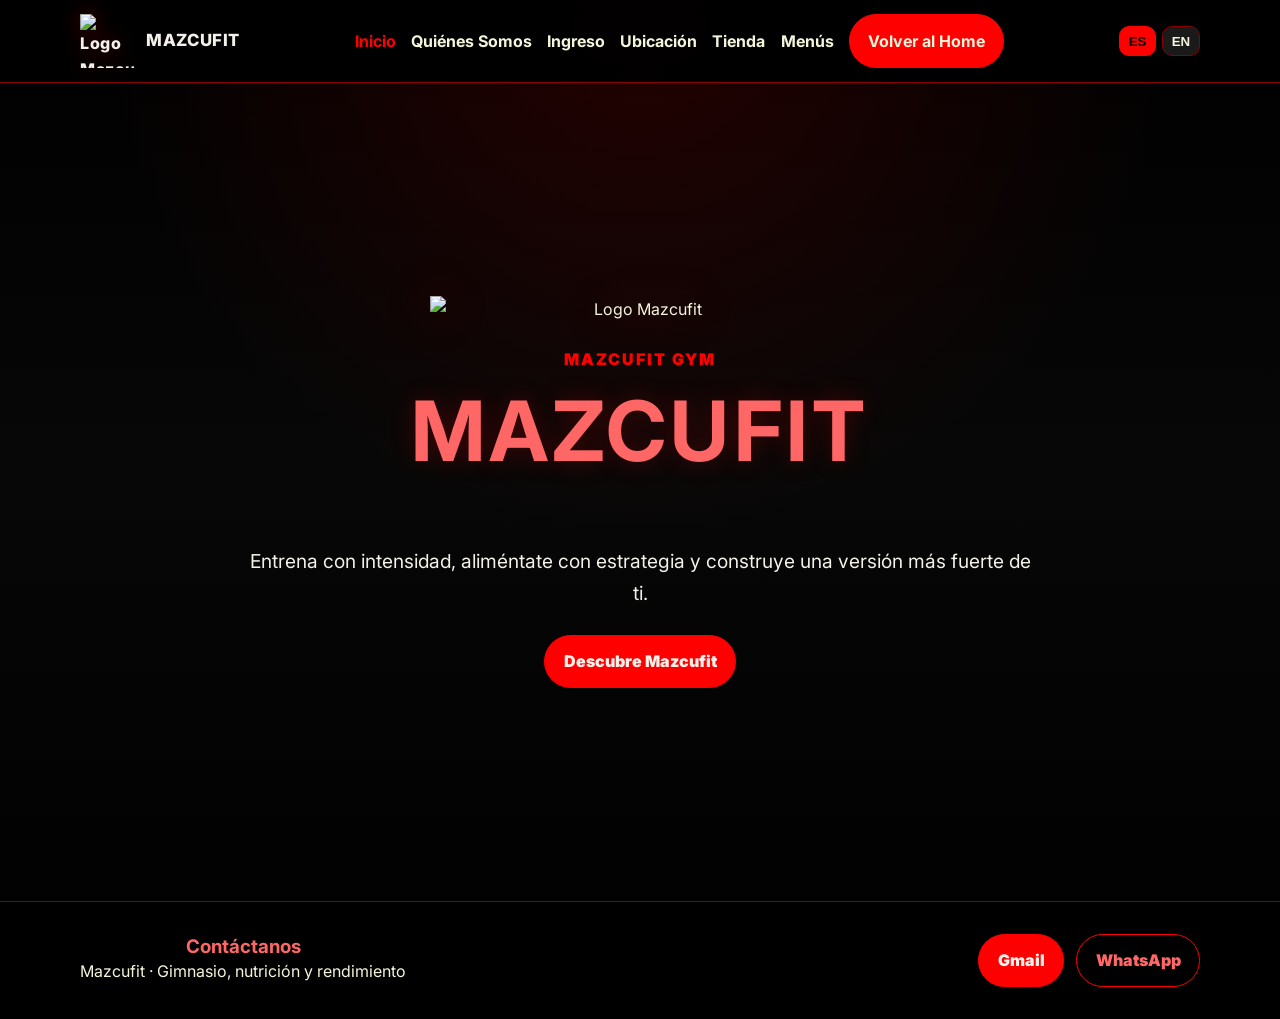
==== commit df680bce: "Document logo asset path and improve active nav accessibility" ====
--- a/index.html
+++ b/index.html
@@ -1,36 +1,63 @@
 <!DOCTYPE html>
 <html lang="es">
-<head>
-  <meta charset="UTF-8" />
-  <meta name="viewport" content="width=device-width, initial-scale=1.0" />
-  <title>Mazcufit | Inicio</title>
-  <link rel="preconnect" href="https://fonts.googleapis.com" />
-  <link rel="preconnect" href="https://fonts.gstatic.com" crossorigin />
-  <link href="https://fonts.googleapis.com/css2?family=Inter:wght@400;500;600;700;800&display=swap" rel="stylesheet" />
-  <link rel="stylesheet" href="style.css" />
-</head>
-<body data-page="home">
-  <header class="site-header">
-    <nav class="navbar container" aria-label="Navegación principal">
-      <a class="brand" href="index.html"><span class="brand-mark">MZ</span><span class="brand-name">Mazcufit</span></a>
-      <button class="menu-toggle" aria-label="Abrir menú" aria-expanded="false" aria-controls="nav-links">☰</button>
-      <ul class="nav-links" id="nav-links">
-        <li><a href="index.html" data-page="home" data-i18n="nav.home">Inicio</a></li><li><a href="nosotros.html" data-page="about" data-i18n="nav.about">Quiénes Somos</a></li><li><a href="registro.html" data-page="register" data-i18n="nav.register">Ingreso</a></li><li><a href="ubicacion.html" data-page="location" data-i18n="nav.location">Ubicación</a></li><li><a href="tienda.html" data-page="shop" data-i18n="nav.shop">Tienda</a></li><li><a href="menus.html" data-page="menus" data-i18n="nav.menus">Menús</a></li><li><a class="btn" href="index.html" data-i18n="nav.homeBtn">Volver al Inicio</a></li>
-      </ul>
-      <div class="lang-switch"><button class="lang-btn active" data-lang="es">ES</button><button class="lang-btn" data-lang="en">EN</button></div>
-    </nav>
-  </header>
-  <main>
-    <section class="section hero">
-      <div class="container">
-        <div class="hero-logo" aria-hidden="true">MZ</div>
-        <h1>Mazcufit</h1>
-        <p class="lead">Entrenamiento, nutrición y bienestar premium para personas y equipos que quieren rendir al máximo.</p>
-        <a href="nosotros.html" class="btn">Conócenos</a>
+  <head>
+    <meta charset="UTF-8" />
+    <meta name="viewport" content="width=device-width, initial-scale=1.0" />
+    <meta name="description" content="Mazcufit: entrenamiento, nutrición y rendimiento con estética premium fitness." />
+    <title>Mazcufit | Inicio</title>
+    <link rel="preconnect" href="https://fonts.googleapis.com" />
+    <link rel="preconnect" href="https://fonts.gstatic.com" crossorigin />
+    <link href="https://fonts.googleapis.com/css2?family=Inter:wght@400;500;700;800;900&display=swap" rel="stylesheet" />
+    <link rel="stylesheet" href="style.css" />
+  </head>
+  <body data-page="home">
+    <header class="site-header">
+      <nav class="navbar container" aria-label="Navegación principal">
+        <a class="brand" href="index.html">
+          <img src="img/logo.png" alt="Logo Mazcufit" class="logo-mazcufit" />
+          <span class="brand-name">Mazcufit</span>
+        </a>
+        <button class="menu-toggle" aria-label="Abrir menú" aria-expanded="false" aria-controls="nav-links">☰</button>
+        <ul class="nav-links" id="nav-links">
+          <li><a href="index.html" data-page="home" data-i18n="nav.home">Inicio</a></li>
+          <li><a href="nosotros.html" data-page="about" data-i18n="nav.about">Quiénes Somos</a></li>
+          <li><a href="registro.html" data-page="register" data-i18n="nav.register">Ingreso</a></li>
+          <li><a href="ubicacion.html" data-page="location" data-i18n="nav.location">Ubicación</a></li>
+          <li><a href="tienda.html" data-page="shop" data-i18n="nav.shop">Tienda</a></li>
+          <li><a href="menus.html" data-page="menus" data-i18n="nav.menus">Menús</a></li>
+          <li><a class="btn" href="index.html" data-i18n="nav.homeBtn">Volver al Home</a></li>
+        </ul>
+        <div class="lang-switch" aria-label="Selector de idioma">
+          <button class="lang-btn active" data-lang="es">ES</button>
+          <button class="lang-btn" data-lang="en">EN</button>
+        </div>
+      </nav>
+    </header>
+
+    <main>
+      <section class="section hero">
+        <div class="container centered">
+          <img src="img/logo.png" alt="Logo Mazcufit" class="logo-mazcufit" />
+          <p class="section-kicker">Mazcufit Gym</p>
+          <h1>Mazcufit</h1>
+          <p class="lead">Entrena con intensidad, aliméntate con estrategia y construye una versión más fuerte de ti.</p>
+          <a class="btn" href="nosotros.html">Descubre Mazcufit</a>
+        </div>
+      </section>
+    </main>
+
+    <footer class="site-footer">
+      <div class="container footer-inner">
+        <div>
+          <h3 data-i18n="footer.title">Contáctanos</h3>
+          <p data-i18n="footer.copy">Mazcufit · Gimnasio, nutrición y rendimiento</p>
+        </div>
+        <div class="contact-actions">
+          <a class="btn" href="mailto:mazcuffit@gmail.com">Gmail</a>
+          <a class="btn btn-outline" href="https://wa.me/123456789" target="_blank" rel="noopener noreferrer">WhatsApp</a>
+        </div>
       </div>
-    </section>
-  </main>
-  <footer class="site-footer"><div class="container footer-inner"><div><h3 data-i18n="footer.title">Contáctanos</h3><p data-i18n="footer.copy">Mazcufit · Rendimiento y bienestar corporativo</p></div><div class="contact-actions"><a class="btn" href="mailto:mazcuffit@gmail.com">Gmail</a><a class="btn btn-outline" href="https://wa.me/123456789" target="_blank" rel="noopener noreferrer">WhatsApp</a></div></div></footer>
-  <script src="script.js"></script>
-</body>
+    </footer>
+    <script src="script.js"></script>
+  </body>
 </html>
--- a/style.css
+++ b/style.css
@@ -1,162 +1,448 @@
 :root {
-  --bg-main: #121214;
-  --bg-elevated: #1a1c21;
-  --bg-soft: #23262e;
-  --text-main: #f5f7fa;
-  --text-muted: #aab2c5;
-  --border-soft: #313543;
-  --accent: #b8ff3b;
-  --accent-strong: #9be62a;
-  --accent-contrast: #10130a;
-  --danger: #ff5f70;
-  --success: #40d68f;
-  --shadow: 0 16px 36px rgba(0, 0, 0, 0.32);
-  --radius: 14px;
-  --header-h: 78px;
-}
-
-* { box-sizing: border-box; }
-html { scroll-behavior: smooth; }
+  --color-black: #000000;
+  --color-dark: #1a1a1a;
+  --color-dark-alt: #262626;
+  --color-red-dark: #8b0000;
+  --color-red: #ff0000;
+  --color-red-light: #ff6666;
+  --color-beige: #f5f5dc;
+  --color-beige-soft: #f4f1ea;
+  --shadow: 0 18px 44px rgba(255, 0, 0, 0.16);
+  --radius: 18px;
+  --header-height: 82px;
+}
+
+* {
+  box-sizing: border-box;
+}
+
+html {
+  scroll-behavior: smooth;
+}
+
 body {
   margin: 0;
-  font-family: "Inter", system-ui, -apple-system, Segoe UI, Roboto, sans-serif;
-  background: radial-gradient(circle at 20% 0%, #1a1f2b 0%, var(--bg-main) 45%);
-  color: var(--text-main);
-  line-height: 1.6;
-}
-
-a { color: inherit; }
-img { max-width: 100%; display: block; border-radius: 10px; }
-
-.container { width: min(1120px, 92%); margin-inline: auto; }
-.section { padding: 5.5rem 0 4rem; }
-.section h1, .section h2 { line-height: 1.2; margin-top: 0; }
-.section h2 { font-size: clamp(1.55rem, 2.4vw, 2.2rem); }
-.lead { color: var(--text-muted); max-width: 760px; }
+  min-height: 100vh;
+  font-family: "Inter", system-ui, -apple-system, BlinkMacSystemFont, "Segoe UI", sans-serif;
+  background:
+    radial-gradient(circle at top, rgba(139, 0, 0, 0.26), transparent 34rem),
+    linear-gradient(180deg, var(--color-black) 0%, #070707 46%, var(--color-black) 100%);
+  color: var(--color-beige);
+  line-height: 1.65;
+}
+
+img {
+  display: block;
+  max-width: 100%;
+}
+
+a {
+  color: inherit;
+}
+
+.container {
+  width: min(1120px, 92%);
+  margin: 0 auto;
+}
 
 .site-header {
   position: sticky;
   top: 0;
   z-index: 1000;
-  background: rgba(18, 18, 20, 0.92);
-  backdrop-filter: blur(8px);
-  border-bottom: 1px solid var(--border-soft);
-}
+  background: rgba(0, 0, 0, 0.94);
+  border-bottom: 1px solid var(--color-red-dark);
+  backdrop-filter: blur(10px);
+}
+
 .navbar {
-  min-height: var(--header-h);
+  min-height: var(--header-height);
   display: flex;
   align-items: center;
   justify-content: space-between;
-  gap: .9rem;
-}
-.brand { display: inline-flex; align-items: center; gap: .65rem; text-decoration: none; font-weight: 700; }
-.brand-mark {
-  width: 2.2rem; height: 2.2rem; border-radius: 10px; display: grid; place-items: center;
-  background: linear-gradient(135deg, var(--accent) 0%, #61c11b 100%);
-  color: var(--accent-contrast);
-}
-.brand-name { letter-spacing: .4px; }
-
-.menu-toggle { border: 1px solid var(--border-soft); background: var(--bg-elevated); color: var(--text-main); border-radius: 10px; padding: .35rem .55rem; }
+  gap: 1rem;
+}
+
+.brand {
+  display: inline-flex;
+  align-items: center;
+  gap: 0.75rem;
+  text-decoration: none;
+  font-weight: 800;
+  letter-spacing: 0.04em;
+  color: var(--color-beige-soft);
+}
+
+.logo-mazcufit {
+  display: block;
+  width: 54px;
+  height: 54px;
+  object-fit: contain;
+  filter: drop-shadow(0 0 10px rgba(255, 0, 0, 0.34));
+}
+
+.brand-name {
+  font-size: 1.05rem;
+  text-transform: uppercase;
+}
+
+.menu-toggle {
+  display: inline-grid;
+  place-items: center;
+  border: 1px solid var(--color-red-dark);
+  border-radius: 12px;
+  padding: 0.45rem 0.7rem;
+  background: var(--color-dark);
+  color: var(--color-beige);
+  font-size: 1.25rem;
+  cursor: pointer;
+}
+
 .nav-links {
-  list-style: none; margin: 0; padding: .95rem;
-  position: absolute; top: var(--header-h); left: 0; right: 0;
-  display: none; flex-direction: column; gap: .7rem;
-  background: #101114; border-bottom: 1px solid var(--border-soft);
-}
-.nav-links.show { display: flex; }
-.nav-links a { text-decoration: none; color: var(--text-main); font-weight: 500; }
-.nav-links a:hover, .nav-links a.active-link { color: var(--accent); }
-
-.lang-switch { display: flex; gap: .45rem; }
+  position: absolute;
+  top: var(--header-height);
+  left: 0;
+  right: 0;
+  display: none;
+  flex-direction: column;
+  gap: 0.85rem;
+  margin: 0;
+  padding: 1rem 4%;
+  list-style: none;
+  background: var(--color-black);
+  border-bottom: 1px solid var(--color-red-dark);
+}
+
+.nav-links.show {
+  display: flex;
+}
+
+.nav-links a {
+  text-decoration: none;
+  color: var(--color-beige);
+  font-weight: 700;
+  transition: color 0.2s ease, transform 0.2s ease;
+}
+
+.nav-links a:hover,
+.nav-links a.active-link {
+  color: var(--color-red);
+}
+
+.lang-switch {
+  display: flex;
+  gap: 0.35rem;
+}
+
 .lang-btn {
-  border: 1px solid var(--border-soft); background: var(--bg-elevated);
-  color: var(--text-main); border-radius: 8px; padding: .35rem .5rem; cursor: pointer;
-}
-.lang-btn.active { border-color: var(--accent); color: var(--accent); }
+  border: 1px solid var(--color-red-dark);
+  border-radius: 10px;
+  background: var(--color-dark);
+  color: var(--color-beige);
+  padding: 0.4rem 0.55rem;
+  font-weight: 800;
+  cursor: pointer;
+}
+
+.lang-btn.active {
+  background: var(--color-red);
+  color: var(--color-black);
+  border-color: var(--color-red);
+}
+
+.section {
+  padding: 5.5rem 0;
+}
+
+.centered {
+  text-align: center;
+  margin-left: auto;
+  margin-right: auto;
+}
+
+.section-kicker {
+  margin: 0 auto 0.7rem;
+  color: var(--color-red);
+  font-weight: 900;
+  letter-spacing: 0.12em;
+  text-transform: uppercase;
+}
+
+h1,
+h2,
+h3 {
+  line-height: 1.12;
+  margin-top: 0;
+}
+
+h1,
+.page-title {
+  color: var(--color-red-light);
+  font-size: clamp(2.4rem, 7vw, 5.2rem);
+  text-align: center;
+  text-transform: uppercase;
+  letter-spacing: 0.05em;
+  text-shadow: 0 0 24px rgba(255, 0, 0, 0.22);
+}
+
+h2 {
+  color: var(--color-red-light);
+  font-size: clamp(1.8rem, 4vw, 3rem);
+  text-align: center;
+}
+
+.lead {
+  max-width: 790px;
+  margin: 0 auto 1.6rem;
+  color: var(--color-beige-soft);
+  font-size: clamp(1rem, 2vw, 1.2rem);
+  text-align: center;
+}
 
 .hero {
-  min-height: 76vh;
+  min-height: calc(100vh - var(--header-height));
   display: grid;
   place-items: center;
   text-align: center;
 }
-.hero-logo {
-  width: 170px;
-  height: 170px;
-  margin-inline: auto;
-  margin-bottom: 1rem;
-  border-radius: 22px;
+
+.hero .logo-mazcufit {
+  width: min(420px, 82vw);
+  height: auto;
+  margin: 0 auto 1.5rem;
+  object-fit: contain;
+  filter: drop-shadow(0 0 22px rgba(255, 0, 0, 0.28));
+}
+
+.card,
+.form,
+.menu-card,
+.product-card {
+  background: linear-gradient(145deg, var(--color-dark) 0%, var(--color-dark-alt) 100%);
+  border: 1px solid var(--color-red-dark);
+  border-radius: var(--radius);
+  box-shadow: var(--shadow);
+  padding: 1.35rem;
+}
+
+.grid-2,
+.grid-3,
+.gallery-grid,
+.menu-grid {
   display: grid;
-  place-items: center;
-  font-size: 2.85rem;
+  gap: 1.2rem;
+}
+
+.grid-2,
+.grid-3,
+.menu-grid {
+  margin-top: 2rem;
+}
+
+.card h3,
+.product-card h3,
+.menu-card h3 {
+  color: var(--color-red-light);
+}
+
+.btn {
+  display: inline-flex;
+  align-items: center;
+  justify-content: center;
+  min-height: 44px;
+  padding: 0.78rem 1.15rem;
+  border: 1px solid var(--color-red);
+  border-radius: 999px;
+  background: var(--color-red);
+  color: var(--color-beige-soft);
+  font-weight: 900;
+  text-decoration: none;
+  cursor: pointer;
+  transition: transform 0.2s ease, background 0.2s ease, border-color 0.2s ease;
+}
+
+.btn:hover {
+  transform: translateY(-2px);
+  background: var(--color-red-dark);
+  border-color: var(--color-red-dark);
+}
+
+.btn-outline {
+  background: transparent;
+  color: var(--color-red-light);
+}
+
+.btn-outline:hover {
+  color: var(--color-beige-soft);
+}
+
+.form {
+  width: min(720px, 100%);
+  margin: 2rem auto 0;
+  display: grid;
+  gap: 0.75rem;
+  text-align: left;
+}
+
+label {
+  color: var(--color-beige);
   font-weight: 800;
-  color: var(--accent-contrast);
-  background: linear-gradient(145deg, var(--accent), #8ede26);
-  box-shadow: 0 14px 26px rgba(184, 255, 59, 0.18);
-}
-
-.card {
-  background: linear-gradient(160deg, #1b1e25 0%, #171a20 100%);
-  border: 1px solid var(--border-soft);
-  border-radius: var(--radius);
-  padding: 1.1rem;
-  box-shadow: var(--shadow);
-}
-.grid-2, .grid-3 { display: grid; gap: 1rem; }
-
-.btn {
-  border: 0; cursor: pointer; text-decoration: none;
-  display: inline-flex; align-items: center; justify-content: center;
-  padding: .78rem 1rem; border-radius: 10px; font-weight: 700;
-  background: var(--accent); color: var(--accent-contrast);
-  transition: transform .2s ease, background .2s ease;
-}
-.btn:hover { background: var(--accent-strong); transform: translateY(-1px); }
-.btn-outline { background: transparent; border: 1px solid var(--accent); color: var(--accent); }
-.btn-outline:hover { color: var(--accent-contrast); }
-
-.form { display: grid; gap: .7rem; max-width: 700px; }
+}
+
 input {
   width: 100%;
-  border: 1px solid var(--border-soft);
-  background: var(--bg-soft);
-  color: var(--text-main);
-  border-radius: 10px;
-  padding: .75rem;
+  border: 1px solid var(--color-red-dark);
+  border-radius: 12px;
+  padding: 0.85rem 1rem;
+  background: var(--color-black);
+  color: var(--color-beige);
   font: inherit;
 }
-input:focus { outline: 2px solid rgba(184, 255, 59, .35); }
-.form-message { min-height: 1.4rem; font-weight: 600; }
-
-.map-wrapper iframe { width: 100%; height: 350px; border: 0; border-radius: 12px; }
-.gallery-grid { display: grid; grid-template-columns: repeat(2, 1fr); gap: .75rem; }
-.price { color: var(--accent); font-weight: 700; }
-
-.tabs { display: flex; gap: .65rem; flex-wrap: wrap; margin-bottom: 1rem; }
+
+input:focus {
+  outline: 3px solid rgba(255, 0, 0, 0.28);
+}
+
+.form-message {
+  min-height: 1.5rem;
+  margin: 0.35rem 0 0;
+  font-weight: 800;
+  text-align: center;
+}
+
+.map-wrapper iframe {
+  width: 100%;
+  min-height: 360px;
+  border: 0;
+  border-radius: 14px;
+}
+
+.gallery-grid {
+  grid-template-columns: repeat(2, minmax(0, 1fr));
+}
+
+.gallery-grid img,
+.product-card img {
+  aspect-ratio: 4 / 3;
+  width: 100%;
+  object-fit: cover;
+  border: 1px solid var(--color-red-dark);
+}
+
+.price {
+  color: var(--color-red-light);
+  font-size: 1.25rem;
+  font-weight: 900;
+}
+
+.tabs {
+  display: flex;
+  justify-content: center;
+  gap: 0.75rem;
+  flex-wrap: wrap;
+  margin: 2rem auto 1.25rem;
+}
+
 .tab-btn {
-  background: var(--bg-soft); color: var(--text-main); border: 1px solid var(--border-soft);
-  border-radius: 10px; padding: .6rem .95rem; cursor: pointer; font-weight: 600;
-}
-.tab-btn.active { color: var(--accent-contrast); background: var(--accent); border-color: var(--accent); }
-.tab-panel { display: none; }
-.tab-panel.active { display: block; }
+  border: 1px solid var(--color-red-dark);
+  border-radius: 999px;
+  padding: 0.75rem 1.1rem;
+  background: var(--color-dark);
+  color: var(--color-beige);
+  font-weight: 900;
+  cursor: pointer;
+}
+
+.tab-btn.active,
+.tab-btn:hover {
+  background: var(--color-red);
+  border-color: var(--color-red);
+  color: var(--color-beige-soft);
+}
+
+.tab-panel {
+  display: none;
+}
+
+.tab-panel.active {
+  display: block;
+}
+
+table {
+  width: 100%;
+  border-collapse: collapse;
+  background: var(--color-dark);
+  border: 1px solid var(--color-red-dark);
+}
+
+th {
+  background: var(--color-red-dark);
+  color: var(--color-beige-soft);
+}
+
+td,
+th {
+  padding: 0.9rem;
+  border: 1px solid var(--color-red-dark);
+}
 
 .site-footer {
-  border-top: 1px solid var(--border-soft);
-  padding: 1.25rem 0 2rem;
-  background: #111216;
-}
-.footer-inner { display: flex; justify-content: space-between; align-items: center; gap: 1rem; flex-wrap: wrap; }
-.footer-inner p { margin: 0; color: var(--text-muted); }
-.contact-actions { display: flex; gap: .7rem; flex-wrap: wrap; }
-
-@media (min-width: 860px) {
-  .menu-toggle { display: none; }
+  padding: 2rem 0;
+  background: var(--color-black);
+  border-top: 1px solid var(--color-red-dark);
+}
+
+.footer-inner {
+  display: flex;
+  flex-direction: column;
+  align-items: center;
+  justify-content: center;
+  gap: 1rem;
+  text-align: center;
+}
+
+.footer-inner h3,
+.footer-inner p {
+  margin: 0;
+}
+
+.footer-inner h3 {
+  color: var(--color-red-light);
+}
+
+.contact-actions {
+  display: flex;
+  justify-content: center;
+  flex-wrap: wrap;
+  gap: 0.75rem;
+}
+
+@media (min-width: 820px) {
+  .menu-toggle {
+    display: none;
+  }
+
   .nav-links {
-    position: static; display: flex; flex-direction: row;
-    background: transparent; border: 0; padding: 0;
+    position: static;
+    display: flex;
+    flex-direction: row;
+    align-items: center;
+    gap: 0.95rem;
+    padding: 0;
+    background: transparent;
+    border: 0;
   }
-  .grid-2 { grid-template-columns: repeat(2, 1fr); }
-  .grid-3 { grid-template-columns: repeat(3, 1fr); }
-}
+
+  .grid-2 {
+    grid-template-columns: repeat(2, minmax(0, 1fr));
+  }
+
+  .grid-3,
+  .menu-grid {
+    grid-template-columns: repeat(3, minmax(0, 1fr));
+  }
+
+  .footer-inner {
+    flex-direction: row;
+    justify-content: space-between;
+  }
+}
